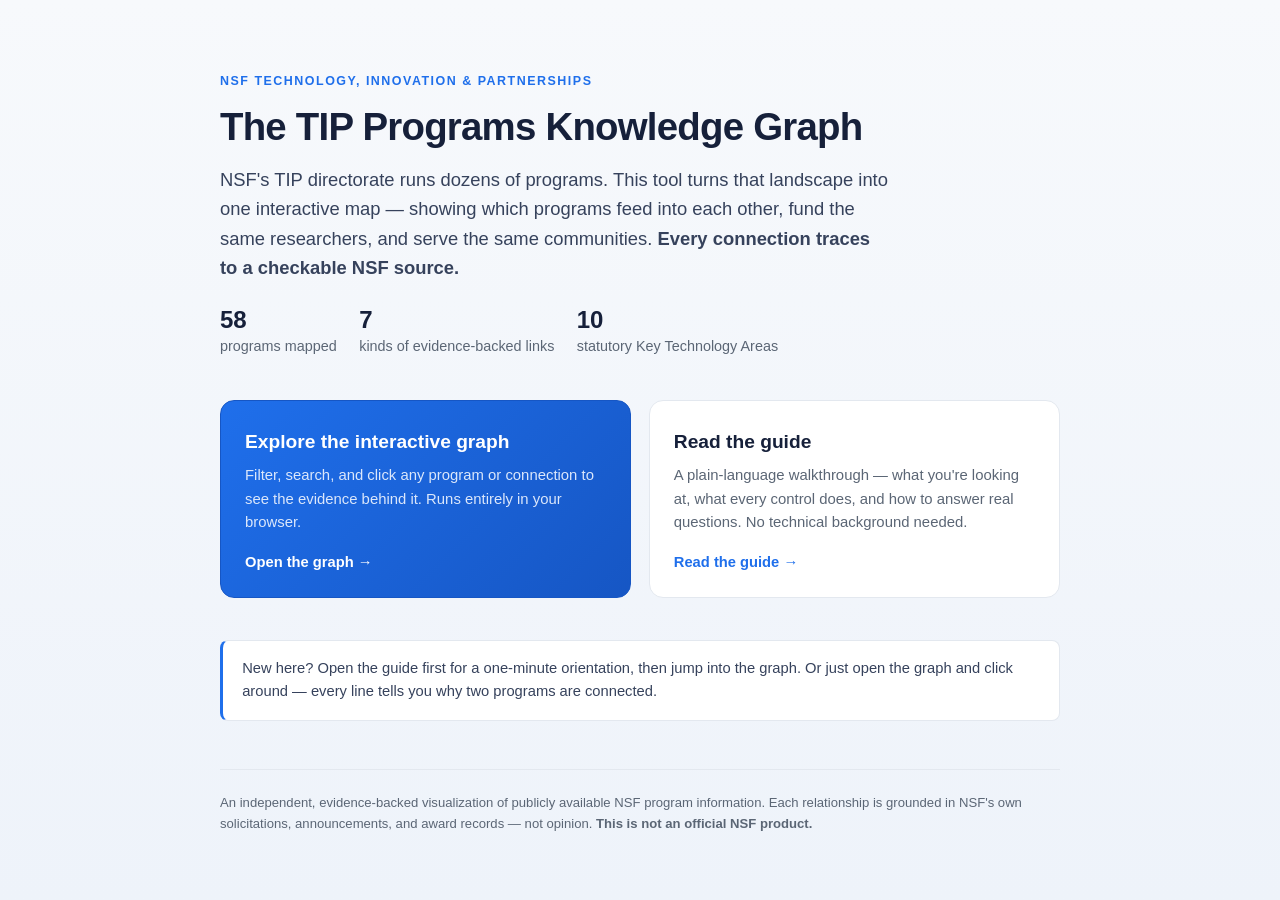
==== index.html @ 06e2652c "Publish NSF TIP Knowledge Graph site (graph + guide)" ====
<!DOCTYPE html>
<html lang="en">
<head>
<meta charset="utf-8">
<meta name="viewport" content="width=device-width, initial-scale=1">
<title>NSF TIP Knowledge Graph</title>
<meta name="description" content="An interactive, evidence-backed knowledge graph of NSF Technology, Innovation and Partnerships (TIP) programs — every connection traces to a checkable NSF source.">
<style>
  :root{ --ink:#16203a; --muted:#5b6675; --line:#e3e8ef; --accent:#1f6feb; }
  *{ box-sizing:border-box; }
  body{ margin:0; color:var(--ink);
        font:16px/1.6 -apple-system,BlinkMacSystemFont,"Segoe UI",Roboto,Helvetica,Arial,sans-serif;
        background:linear-gradient(180deg,#f7f9fc 0%,#eef3fa 100%); min-height:100vh; }
  .wrap{ max-width:880px; margin:0 auto; padding:4.5rem 1.25rem 4rem; }
  .eyebrow{ text-transform:uppercase; letter-spacing:.12em; font-size:.78rem; font-weight:700;
            color:var(--accent); margin:0 0 .8rem; }
  h1{ font-size:2.4rem; line-height:1.15; letter-spacing:-.02em; margin:0 0 1rem; }
  .lede{ font-size:1.15rem; color:#36425c; max-width:42rem; margin:0 0 1.2rem; }
  .stats{ display:flex; flex-wrap:wrap; gap:1.4rem; margin:1.6rem 0 2.6rem; color:var(--muted); font-size:.9rem; }
  .stats b{ display:block; font-size:1.5rem; color:var(--ink); font-weight:700; line-height:1; margin-bottom:.2rem; }
  .cards{ display:grid; grid-template-columns:1fr 1fr; gap:1.1rem; }
  @media (max-width:620px){ .cards{ grid-template-columns:1fr; } h1{ font-size:1.9rem; } }
  .card{ display:block; text-decoration:none; color:inherit; background:#fff; border:1px solid var(--line);
         border-radius:14px; padding:1.5rem 1.5rem 1.4rem; transition:transform .12s ease, box-shadow .12s ease, border-color .12s ease; }
  .card:hover{ transform:translateY(-3px); box-shadow:0 12px 30px rgba(24,40,80,.10); border-color:#c7d6ee; }
  .card.primary{ background:linear-gradient(135deg,#1f6feb,#1656c4); border-color:#1656c4; color:#fff; }
  .card h2{ font-size:1.2rem; margin:.1rem 0 .4rem; }
  .card p{ margin:0; font-size:.93rem; color:var(--muted); }
  .card.primary p{ color:#dbe7fb; }
  .card .go{ margin-top:1rem; font-weight:600; font-size:.92rem; }
  .card.primary .go{ color:#fff; }
  .card:not(.primary) .go{ color:var(--accent); }
  .note{ margin:2.6rem 0 0; font-size:.92rem; color:#36425c; background:#fff;
         border:1px solid var(--line); border-left:3px solid var(--accent); border-radius:8px; padding:1rem 1.2rem; }
  footer{ margin-top:3rem; padding-top:1.4rem; border-top:1px solid var(--line); color:var(--muted); font-size:.82rem; }
</style>
</head>
<body>
  <main class="wrap">
    <p class="eyebrow">NSF Technology, Innovation &amp; Partnerships</p>
    <h1>The TIP Programs Knowledge Graph</h1>
    <p class="lede">NSF's TIP directorate runs dozens of programs. This tool turns that landscape into one
      interactive map — showing which programs feed into each other, fund the same researchers, and serve
      the same communities. <strong>Every connection traces to a checkable NSF source.</strong></p>

    <div class="stats">
      <div><b>58</b>programs mapped</div>
      <div><b>7</b>kinds of evidence-backed links</div>
      <div><b>10</b>statutory Key Technology Areas</div>
    </div>

    <div class="cards">
      <a class="card primary" href="graph.html">
        <h2>Explore the interactive graph</h2>
        <p>Filter, search, and click any program or connection to see the evidence behind it. Runs entirely in your browser.</p>
        <div class="go">Open the graph &rarr;</div>
      </a>
      <a class="card" href="report.html">
        <h2>Read the guide</h2>
        <p>A plain-language walkthrough — what you're looking at, what every control does, and how to answer real questions. No technical background needed.</p>
        <div class="go">Read the guide &rarr;</div>
      </a>
    </div>

    <p class="note">New here? Open the guide first for a one-minute orientation, then jump into the graph.
      Or just open the graph and click around — every line tells you why two programs are connected.</p>

    <footer>
      An independent, evidence-backed visualization of publicly available NSF program information.
      Each relationship is grounded in NSF's own solicitations, announcements, and award records — not opinion.
      <strong>This is not an official NSF product.</strong>
    </footer>
  </main>
</body>
</html>
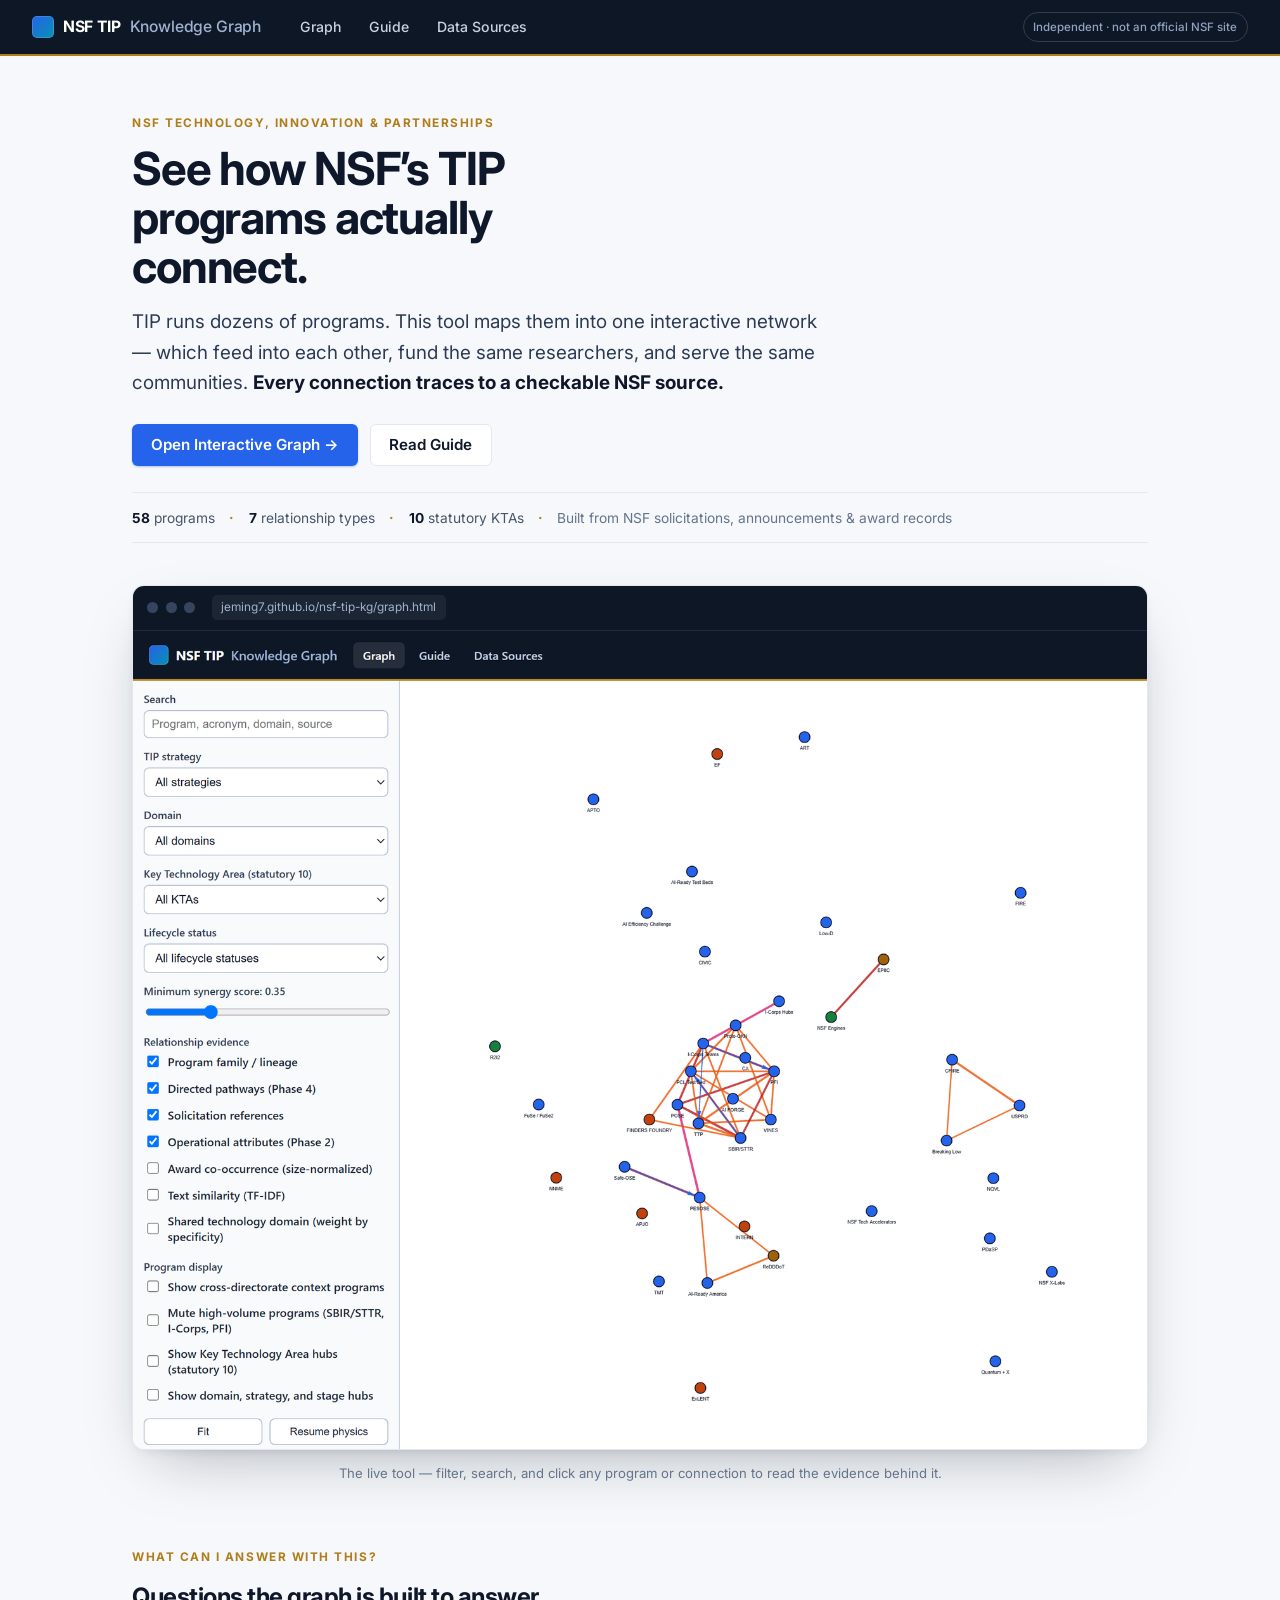
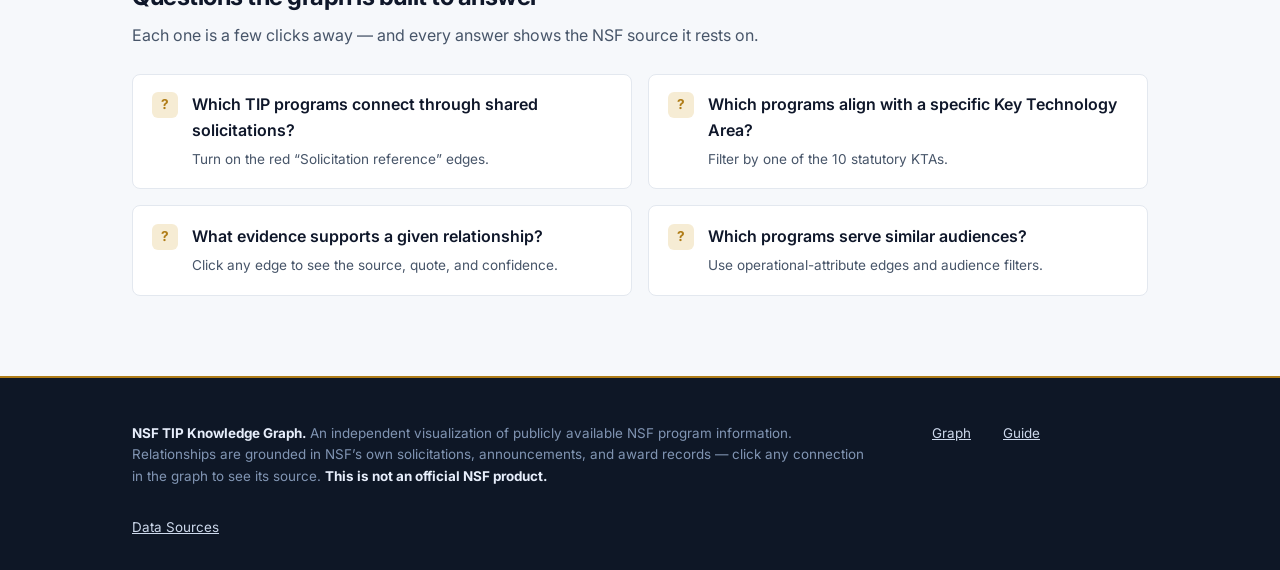
==== commit 129c23d4: "Redesign: shared app shell, hero preview, Data Sources page, unified visual system" ====
--- a/index.html
+++ b/index.html
@@ -5,71 +5,142 @@
 <meta name="viewport" content="width=device-width, initial-scale=1">
 <title>NSF TIP Knowledge Graph</title>
 <meta name="description" content="An interactive, evidence-backed knowledge graph of NSF Technology, Innovation and Partnerships (TIP) programs — every connection traces to a checkable NSF source.">
+<link rel="preconnect" href="https://fonts.googleapis.com">
+<link rel="preconnect" href="https://fonts.gstatic.com" crossorigin>
+<link href="https://fonts.googleapis.com/css2?family=Inter:wght@400;500;600;700&display=swap" rel="stylesheet">
+<link rel="stylesheet" href="assets/site.css">
 <style>
-  :root{ --ink:#16203a; --muted:#5b6675; --line:#e3e8ef; --accent:#1f6feb; }
-  *{ box-sizing:border-box; }
-  body{ margin:0; color:var(--ink);
-        font:16px/1.6 -apple-system,BlinkMacSystemFont,"Segoe UI",Roboto,Helvetica,Arial,sans-serif;
-        background:linear-gradient(180deg,#f7f9fc 0%,#eef3fa 100%); min-height:100vh; }
-  .wrap{ max-width:880px; margin:0 auto; padding:4.5rem 1.25rem 4rem; }
-  .eyebrow{ text-transform:uppercase; letter-spacing:.12em; font-size:.78rem; font-weight:700;
-            color:var(--accent); margin:0 0 .8rem; }
-  h1{ font-size:2.4rem; line-height:1.15; letter-spacing:-.02em; margin:0 0 1rem; }
-  .lede{ font-size:1.15rem; color:#36425c; max-width:42rem; margin:0 0 1.2rem; }
-  .stats{ display:flex; flex-wrap:wrap; gap:1.4rem; margin:1.6rem 0 2.6rem; color:var(--muted); font-size:.9rem; }
-  .stats b{ display:block; font-size:1.5rem; color:var(--ink); font-weight:700; line-height:1; margin-bottom:.2rem; }
-  .cards{ display:grid; grid-template-columns:1fr 1fr; gap:1.1rem; }
-  @media (max-width:620px){ .cards{ grid-template-columns:1fr; } h1{ font-size:1.9rem; } }
-  .card{ display:block; text-decoration:none; color:inherit; background:#fff; border:1px solid var(--line);
-         border-radius:14px; padding:1.5rem 1.5rem 1.4rem; transition:transform .12s ease, box-shadow .12s ease, border-color .12s ease; }
-  .card:hover{ transform:translateY(-3px); box-shadow:0 12px 30px rgba(24,40,80,.10); border-color:#c7d6ee; }
-  .card.primary{ background:linear-gradient(135deg,#1f6feb,#1656c4); border-color:#1656c4; color:#fff; }
-  .card h2{ font-size:1.2rem; margin:.1rem 0 .4rem; }
-  .card p{ margin:0; font-size:.93rem; color:var(--muted); }
-  .card.primary p{ color:#dbe7fb; }
-  .card .go{ margin-top:1rem; font-weight:600; font-size:.92rem; }
-  .card.primary .go{ color:#fff; }
-  .card:not(.primary) .go{ color:var(--accent); }
-  .note{ margin:2.6rem 0 0; font-size:.92rem; color:#36425c; background:#fff;
-         border:1px solid var(--line); border-left:3px solid var(--accent); border-radius:8px; padding:1rem 1.2rem; }
-  footer{ margin-top:3rem; padding-top:1.4rem; border-top:1px solid var(--line); color:var(--muted); font-size:.82rem; }
+  /* hero + landing-specific */
+  .hero{ max-width:var(--maxw); margin:0 auto; padding:clamp(2.2rem,5vw,3.6rem) clamp(1rem,3vw,2rem) 1rem; }
+  .hero h1{ font-size:clamp(2rem,5vw,2.85rem); line-height:1.08; letter-spacing:-.025em; margin:0 0 1rem; max-width:18ch; }
+  .hero .lede{ font-size:clamp(1.05rem,2.2vw,1.18rem); color:#2c3b54; max-width:44rem; margin:0 0 1.6rem; }
+  .hero .lede strong{ color:var(--ink); }
+  .actions{ display:flex; flex-wrap:wrap; gap:.75rem; margin:0 0 1.6rem; }
+  .strip{ display:flex; flex-wrap:wrap; align-items:center; gap:.55rem .9rem;
+          font-size:.86rem; color:var(--slate); border-top:1px solid var(--line);
+          border-bottom:1px solid var(--line); padding:.85rem 0; margin-bottom:0; }
+  .strip b{ color:var(--ink); font-weight:700; }
+  .strip .dot{ color:var(--gold); font-weight:700; }
+  .strip .src{ color:var(--slate-light); }
+
+  /* preview window */
+  .preview{ max-width:var(--maxw); margin:1.6rem auto 0; padding:0 clamp(1rem,3vw,2rem); }
+  .window{ border:1px solid var(--line); border-radius:12px; overflow:hidden;
+           box-shadow:0 24px 60px -24px rgba(14,23,38,.35), 0 4px 14px -8px rgba(14,23,38,.2);
+           background:#fff; }
+  .window .bar{ display:flex; align-items:center; gap:.45rem; padding:.6rem .9rem;
+                background:#0e1726; border-bottom:1px solid #1f2b41; }
+  .window .bar i{ width:11px; height:11px; border-radius:50%; background:#37445d; }
+  .window .bar .url{ margin-left:.6rem; color:#9fb3d1; font-size:.74rem;
+                     background:rgba(255,255,255,.06); padding:.18rem .6rem; border-radius:5px; }
+  .window a.shot{ display:block; position:relative; }
+  .window img{ display:block; width:100%; height:auto; }
+  .window .open-overlay{ position:absolute; inset:0; display:flex; align-items:flex-end; justify-content:center;
+        padding:1.4rem; background:linear-gradient(180deg,rgba(14,23,38,0) 55%,rgba(14,23,38,.12)); opacity:0; transition:opacity .15s; }
+  .window a.shot:hover .open-overlay{ opacity:1; }
+  .window .open-overlay span{ background:var(--blue); color:#fff; font-weight:600; font-size:.9rem;
+        padding:.6rem 1rem; border-radius:6px; box-shadow:0 6px 18px rgba(37,99,235,.4); }
+  .caption{ text-align:center; color:var(--slate-light); font-size:.82rem; margin:.8rem 0 0; }
+
+  /* answers section */
+  .answers{ max-width:var(--maxw); margin:0 auto; padding:clamp(2.6rem,5vw,4rem) clamp(1rem,3vw,2rem) 1rem; }
+  .answers h2{ font-size:1.5rem; letter-spacing:-.02em; margin:.2rem 0 .4rem; }
+  .answers .sub{ color:var(--slate); margin:0 0 1.6rem; max-width:42rem; }
+  .qgrid{ display:grid; grid-template-columns:repeat(2,1fr); gap:1rem; }
+  @media (max-width:620px){ .qgrid{ grid-template-columns:1fr; } }
+  .qcard{ background:var(--surface); border:1px solid var(--line); border-radius:var(--radius);
+          padding:1.1rem 1.2rem; display:flex; gap:.85rem; align-items:flex-start;
+          text-decoration:none; color:inherit; transition:border-color .12s, box-shadow .12s, transform .1s; }
+  .qcard:hover{ border-color:#c8d4e6; box-shadow:0 10px 24px -16px rgba(14,23,38,.4); transform:translateY(-2px); }
+  .qcard .q{ font-weight:600; color:var(--ink); line-height:1.4; }
+  .qcard .how{ display:block; margin-top:.35rem; font-size:.85rem; color:var(--slate); font-weight:400; }
+  .qcard .ix{ flex:none; width:26px; height:26px; border-radius:6px; background:var(--gold-soft);
+              color:var(--gold); display:grid; place-items:center; font-weight:700; font-size:.85rem; }
 </style>
 </head>
 <body>
-  <main class="wrap">
-    <p class="eyebrow">NSF Technology, Innovation &amp; Partnerships</p>
-    <h1>The TIP Programs Knowledge Graph</h1>
-    <p class="lede">NSF's TIP directorate runs dozens of programs. This tool turns that landscape into one
-      interactive map — showing which programs feed into each other, fund the same researchers, and serve
-      the same communities. <strong>Every connection traces to a checkable NSF source.</strong></p>
 
-    <div class="stats">
-      <div><b>58</b>programs mapped</div>
-      <div><b>7</b>kinds of evidence-backed links</div>
-      <div><b>10</b>statutory Key Technology Areas</div>
+  <header class="site-header">
+    <a class="brand" href="index.html"><span class="mark"></span>NSF TIP <span class="sub">Knowledge Graph</span></a>
+    <nav>
+      <a href="graph.html">Graph</a>
+      <a href="report.html">Guide</a>
+      <a href="sources.html">Data Sources</a>
+    </nav>
+    <span class="spacer"></span>
+    <span class="indep">Independent · not an official NSF site</span>
+  </header>
+
+  <main>
+    <section class="hero">
+      <p class="eyebrow">NSF Technology, Innovation &amp; Partnerships</p>
+      <h1>See how NSF&rsquo;s TIP programs actually connect.</h1>
+      <p class="lede">TIP runs dozens of programs. This tool maps them into one interactive network —
+        which feed into each other, fund the same researchers, and serve the same communities.
+        <strong>Every connection traces to a checkable NSF source.</strong></p>
+      <div class="actions">
+        <a class="btn btn-primary" href="graph.html">Open Interactive Graph →</a>
+        <a class="btn btn-secondary" href="report.html">Read Guide</a>
+      </div>
+      <div class="strip">
+        <span><b>58</b> programs</span><span class="dot">·</span>
+        <span><b>7</b> relationship types</span><span class="dot">·</span>
+        <span><b>10</b> statutory KTAs</span><span class="dot">·</span>
+        <span class="src">Built from NSF solicitations, announcements &amp; award records</span>
+      </div>
+    </section>
+
+    <section class="preview">
+      <div class="window">
+        <div class="bar"><i></i><i></i><i></i><span class="url">jeming7.github.io/nsf-tip-kg/graph.html</span></div>
+        <a class="shot" href="graph.html" aria-label="Open the interactive graph">
+          <img src="assets/graph-preview.png" alt="The interactive TIP knowledge graph: programs as nodes, evidence-backed relationships as colored edges, with filter controls." loading="eager">
+          <span class="open-overlay"><span>Open Interactive Graph →</span></span>
+        </a>
+      </div>
+      <p class="caption">The live tool — filter, search, and click any program or connection to read the evidence behind it.</p>
+    </section>
+
+    <section class="answers">
+      <p class="eyebrow">What can I answer with this?</p>
+      <h2>Questions the graph is built to answer</h2>
+      <p class="sub">Each one is a few clicks away — and every answer shows the NSF source it rests on.</p>
+      <div class="qgrid">
+        <a class="qcard" href="graph.html">
+          <span class="ix">?</span>
+          <span><span class="q">Which TIP programs connect through shared solicitations?</span>
+            <span class="how">Turn on the red &ldquo;Solicitation reference&rdquo; edges.</span></span>
+        </a>
+        <a class="qcard" href="graph.html">
+          <span class="ix">?</span>
+          <span><span class="q">Which programs align with a specific Key Technology Area?</span>
+            <span class="how">Filter by one of the 10 statutory KTAs.</span></span>
+        </a>
+        <a class="qcard" href="graph.html">
+          <span class="ix">?</span>
+          <span><span class="q">What evidence supports a given relationship?</span>
+            <span class="how">Click any edge to see the source, quote, and confidence.</span></span>
+        </a>
+        <a class="qcard" href="graph.html">
+          <span class="ix">?</span>
+          <span><span class="q">Which programs serve similar audiences?</span>
+            <span class="how">Use operational-attribute edges and audience filters.</span></span>
+        </a>
+      </div>
+    </section>
+  </main>
+
+  <footer class="site-footer">
+    <div class="inner">
+      <p class="disclaimer">
+        <strong>NSF TIP Knowledge Graph.</strong> An independent visualization of publicly available NSF program
+        information. Relationships are grounded in NSF&rsquo;s own solicitations, announcements, and award records —
+        click any connection in the graph to see its source. <strong>This is not an official NSF product.</strong>
+      </p>
+      <span class="spacer"></span>
+      <a href="graph.html">Graph</a> <a href="report.html">Guide</a> <a href="sources.html">Data Sources</a>
     </div>
+  </footer>
 
-    <div class="cards">
-      <a class="card primary" href="graph.html">
-        <h2>Explore the interactive graph</h2>
-        <p>Filter, search, and click any program or connection to see the evidence behind it. Runs entirely in your browser.</p>
-        <div class="go">Open the graph &rarr;</div>
-      </a>
-      <a class="card" href="report.html">
-        <h2>Read the guide</h2>
-        <p>A plain-language walkthrough — what you're looking at, what every control does, and how to answer real questions. No technical background needed.</p>
-        <div class="go">Read the guide &rarr;</div>
-      </a>
-    </div>
-
-    <p class="note">New here? Open the guide first for a one-minute orientation, then jump into the graph.
-      Or just open the graph and click around — every line tells you why two programs are connected.</p>
-
-    <footer>
-      An independent, evidence-backed visualization of publicly available NSF program information.
-      Each relationship is grounded in NSF's own solicitations, announcements, and award records — not opinion.
-      <strong>This is not an official NSF product.</strong>
-    </footer>
-  </main>
 </body>
 </html>
--- a/assets/site.css
+++ b/assets/site.css
@@ -0,0 +1,114 @@
+/* ===========================================================================
+   NSF TIP Knowledge Graph — shared design system
+   Palette: deep navy · NSF blue · cool gray · white · gold (secondary accent)
+   =========================================================================== */
+:root{
+  --navy:#0e1726;
+  --navy-soft:#172238;
+  --blue:#2563eb;
+  --blue-dark:#1d4ed8;
+  --ink:#0f172a;
+  --slate:#475569;
+  --slate-light:#64748b;
+  --line:#e3e8ef;
+  --line-soft:#eef2f7;
+  --bg:#f6f8fb;
+  --surface:#ffffff;
+  --gold:#b07d18;
+  --gold-soft:#f6ecd4;
+  --radius:8px;
+  --radius-sm:6px;
+  --maxw:1080px;
+  --font:"Inter",-apple-system,BlinkMacSystemFont,"Segoe UI",Roboto,Helvetica,Arial,sans-serif;
+}
+*{ box-sizing:border-box; }
+html{ -webkit-text-size-adjust:100%; scroll-behavior:smooth; }
+body{
+  margin:0; color:var(--ink); background:var(--bg);
+  font-family:var(--font); font-size:16px; line-height:1.6;
+  -webkit-font-smoothing:antialiased; text-rendering:optimizeLegibility;
+}
+
+/* ---- App header -------------------------------------------------------- */
+.site-header{
+  position:sticky; top:0; z-index:50;
+  background:var(--navy); border-bottom:2px solid var(--gold);
+  display:flex; align-items:center; gap:1.25rem;
+  padding:0 clamp(1rem,3vw,2rem); height:56px;
+}
+.site-header .brand{
+  display:flex; align-items:center; gap:.55rem;
+  color:#fff; text-decoration:none; font-weight:700; font-size:.98rem;
+  letter-spacing:-.01em; white-space:nowrap;
+}
+.site-header .brand .mark{
+  width:22px; height:22px; border-radius:5px; flex:none;
+  background:linear-gradient(135deg,var(--blue),#0891b2);
+  box-shadow:inset 0 0 0 1px rgba(255,255,255,.15);
+}
+.site-header .brand .sub{ color:#9fb3d1; font-weight:500; }
+.site-header nav{ display:flex; gap:.35rem; margin-left:.5rem; }
+.site-header nav a{
+  color:#c7d2e3; text-decoration:none; font-size:.88rem; font-weight:500;
+  padding:.4rem .7rem; border-radius:var(--radius-sm); transition:color .12s,background .12s;
+}
+.site-header nav a:hover{ color:#fff; background:rgba(255,255,255,.08); }
+.site-header nav a.active{ color:#fff; background:rgba(255,255,255,.1); }
+.site-header .spacer{ flex:1; }
+.site-header .indep{
+  color:#8fa3c0; font-size:.72rem; font-weight:500; white-space:nowrap;
+  border:1px solid rgba(255,255,255,.16); border-radius:999px; padding:.28rem .6rem;
+}
+@media (max-width:680px){
+  .site-header{ height:auto; flex-wrap:wrap; padding:.5rem 1rem; gap:.5rem 1rem; }
+  .site-header .indep{ display:none; }
+  .site-header nav{ margin-left:0; }
+}
+
+/* ---- Buttons ----------------------------------------------------------- */
+.btn{
+  display:inline-flex; align-items:center; gap:.5rem;
+  font:inherit; font-weight:600; font-size:.95rem; line-height:1;
+  padding:.8rem 1.15rem; border-radius:var(--radius-sm); cursor:pointer;
+  text-decoration:none; border:1px solid transparent; transition:transform .1s, box-shadow .12s, background .12s;
+}
+.btn:active{ transform:translateY(1px); }
+.btn-primary{ background:var(--blue); color:#fff; box-shadow:0 1px 2px rgba(37,99,235,.35); }
+.btn-primary:hover{ background:var(--blue-dark); box-shadow:0 4px 14px rgba(37,99,235,.3); }
+.btn-secondary{ background:var(--surface); color:var(--ink); border-color:var(--line); }
+.btn-secondary:hover{ border-color:#c7d2e0; background:#fbfcfe; }
+
+/* ---- Footer ------------------------------------------------------------ */
+.site-footer{
+  background:var(--navy); color:#aebdd4; margin-top:4rem;
+  border-top:2px solid var(--gold);
+}
+.site-footer .inner{
+  max-width:var(--maxw); margin:0 auto; padding:2rem clamp(1rem,3vw,2rem);
+  display:flex; flex-wrap:wrap; gap:1rem 2rem; align-items:baseline; font-size:.84rem;
+}
+.site-footer a{ color:#cdd9ec; }
+.site-footer .disclaimer{ color:#8195b3; max-width:46rem; }
+.site-footer strong{ color:#e7eefb; }
+
+/* ---- Layout helpers ---------------------------------------------------- */
+.page{ max-width:var(--maxw); margin:0 auto; padding:clamp(2rem,5vw,3.5rem) clamp(1rem,3vw,2rem); }
+.page.narrow{ max-width:780px; }
+.eyebrow{ text-transform:uppercase; letter-spacing:.13em; font-size:.74rem; font-weight:700; color:var(--gold); margin:0 0 .7rem; }
+
+/* ---- Prose (the Guide / Data Sources body) ---------------------------- */
+.prose h1.title{ display:none; }
+.prose h1{ font-size:clamp(1.6rem,3.5vw,2.1rem); line-height:1.18; letter-spacing:-.02em; margin:.1rem 0 1rem; }
+.prose h2{ font-size:1.3rem; margin:2.4rem 0 .8rem; padding-top:1rem; border-top:1px solid var(--line); letter-spacing:-.01em; }
+.prose h3{ font-size:1.05rem; margin:1.6rem 0 .5rem; color:#22304a; }
+.prose p,.prose li{ color:#1f2a3d; }
+.prose a{ color:var(--blue-dark); }
+.prose hr{ border:none; border-top:1px solid var(--line); margin:2.2rem 0; }
+.prose table{ border-collapse:collapse; width:100%; margin:1rem 0; font-size:.92rem; }
+.prose th,.prose td{ border:1px solid var(--line); padding:.5rem .65rem; text-align:left; vertical-align:top; }
+.prose th{ background:var(--line-soft); font-weight:600; }
+.prose code{ background:#eef1f6; padding:.12em .4em; border-radius:4px; font-size:.88em;
+  font-family:ui-monospace,SFMono-Regular,Menlo,Consolas,monospace; }
+.prose pre{ background:var(--navy); color:#e6edf6; padding:1rem 1.1rem; border-radius:var(--radius); overflow-x:auto; }
+.prose pre code{ background:none; color:inherit; padding:0; }
+.prose blockquote{ border-left:3px solid var(--gold); margin:1rem 0; padding:.2rem 1rem; color:var(--slate); }
